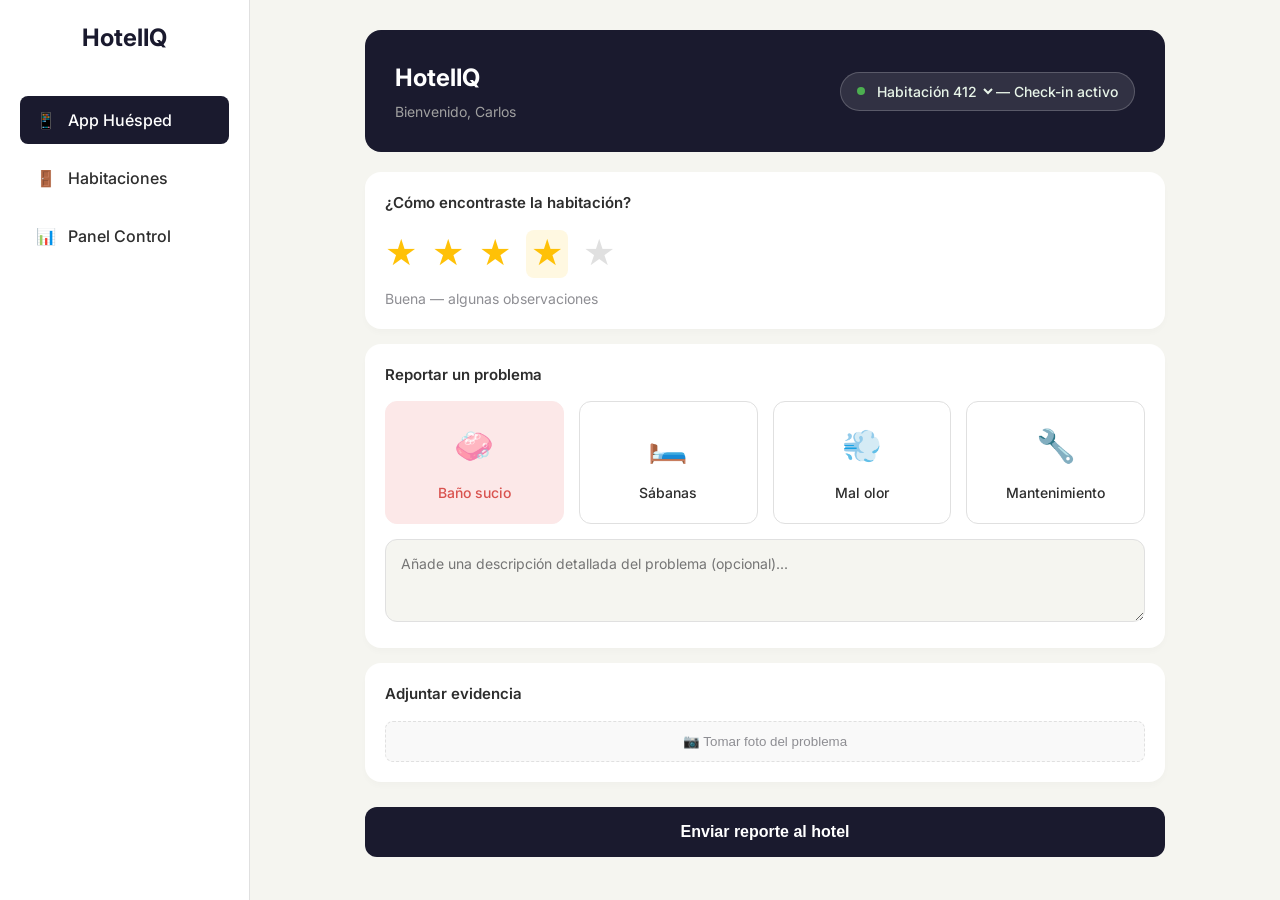
==== guest.html @ 45892926 "Add files via upload" ====
<!DOCTYPE html>
<html lang="es">

<head>
    <meta charset="UTF-8">
    <meta name="viewport" content="width=device-width, initial-scale=1.0">
    <title>HotelIQ - App Huésped</title>
    <link href="https://fonts.googleapis.com/css2?family=Inter:wght@400;500;600;700&display=swap" rel="stylesheet">
    <link rel="stylesheet" href="base.css">
    <link rel="stylesheet" href="layout.css">
    <link rel="stylesheet" href="components.css">
    <link rel="stylesheet" href="guest.css">
</head>

<body>
    <div class="app-container">
        <nav class="sidebar">
            <div class="logo">HotelIQ</div>
            <ul class="nav-links">
                <li class="active"><a href="guest.html"><span class="icon">📱</span><span class="text">App
                            Huésped</span></a></li>
                <li><a href="rooms.html"><span class="icon">🚪</span><span class="text">Habitaciones</span></a></li>
                <li><a href="index.html"><span class="icon">📊</span><span class="text">Panel Control</span></a></li>
            </ul>
        </nav>

        <main class="main-content">
            <div class="guest-dashboard">
                <header class="app-header">
                    <div>
                        <h1>HotelIQ</h1>
                        <p>Bienvenido, Carlos</p>
                    </div>
                    <div class="status-badge green room-selector-badge">
                        <span class="dot"></span>
                        <select id="room-select" class="room-select">
                            <option value="412">Habitación 412</option>
                            <option value="408">Habitación 408</option>
                            <option value="404">Habitación 404</option>
                            <option value="401">Habitación 401</option>
                            <option value="307">Habitación 307</option>
                            <option value="215">Habitación 215</option>
                        </select>
                        <span> — Check-in activo</span>
                    </div>
                </header>
                <div class="card">
                    <h3>¿Cómo encontraste la habitación?</h3>
                    <div class="rating-stars">
                        <span class="star active">★</span>
                        <span class="star active">★</span>
                        <span class="star active">★</span>
                        <span class="star active selected-bg">★</span>
                        <span class="star">★</span>
                    </div>
                    <p class="rating-text">Buena — algunas observaciones</p>
                </div>
                <div class="card">
                    <h3>Reportar un problema</h3>
                    <div class="problem-grid">
                        <div class="problem-item selected" data-color="red">
                            <span class="icon">🧼</span>
                            <span>Baño sucio</span>
                        </div>
                        <div class="problem-item" data-color="blue">
                            <span class="icon">🛏️</span>
                            <span>Sábanas</span>
                        </div>
                        <div class="problem-item" data-color="brown">
                            <span class="icon">💨</span>
                            <span>Mal olor</span>
                        </div>
                        <div class="problem-item" data-color="yellow">
                            <span class="icon">🔧</span>
                            <span>Mantenimiento</span>
                        </div>
                    </div>
                    <textarea class="problem-description"
                        placeholder="Añade una descripción detallada del problema (opcional)..." rows="3"></textarea>
                </div>
                <div class="card">
                    <h3>Adjuntar evidencia</h3>
                    <button class="btn-outline">📷 Tomar foto del problema</button>
                </div>
                <button class="btn-primary" id="btn-send-report">Enviar reporte al hotel</button>
            </div>
        </main>

        <nav class="bottom-nav">
            <a href="guest.html" class="nav-item active"><span class="icon">📱</span><span class="text">App</span></a>
            <a href="rooms.html" class="nav-item"><span class="icon">🚪</span><span class="text">Habitaciones</span></a>
            <a href="index.html" class="nav-item"><span class="icon">📊</span><span class="text">Panel</span></a>
        </nav>

        <div class="toast-container" id="toast-container"></div>
    </div>
    <script src="../JS/script.js"></script>
</body>

</html>
---- base.css ----
:root {
    --bg-color: #F5F5F0;
    --card-bg: #FFFFFF;
    --text-main: #2D2D2D;
    --text-muted: #8E8E93;
    --header-bg: #1A1A2E;
    --primary-color: #1A1A2E;
    --red-bg: #FCE8E8;
    --red-text: #D9534F;
    --green-bg: #E8F5E9;
    --green-text: #4CAF50;
    --yellow-bg: #FFF3E0;
    --yellow-text: #FF9800;
    --blue-bg: #E3F2FD;
    --blue-text: #1E88E5;
    --brown-bg: #EFEBE9;
    --brown-text: #6D4C41;
    --purple-bg: #F3E5F5;
    --purple-text: #9C27B0;
    --border-color: #E0E0E0;
    --nav-bg: #FFFFFF;
}

* {
    box-sizing: border-box;
    margin: 0;
    padding: 0;
}

body {
    font-family: 'Inter', sans-serif;
    background-color: var(--bg-color);
    color: var(--text-main);
    line-height: 1.5;
    -webkit-tap-highlight-color: transparent;
}

.app-container {
    display: flex;
    min-height: 100vh;
}

.main-content {
    flex: 1;
    padding: 30px;
    overflow-y: auto;
    max-height: 100vh;
}

@media (max-width: 768px) {
    .main-content {
        padding: 15px;
        padding-bottom: 80px; 
    }
}
---- layout.css ----
.sidebar {
    width: 250px;
    background-color: var(--nav-bg);
    border-right: 1px solid var(--border-color);
    padding: 20px;
    display: flex;
    flex-direction: column;
}

.sidebar .logo {
    font-size: 24px;
    font-weight: 700;
    color: var(--primary-color);
    margin-bottom: 40px;
    text-align: center;
}

.nav-links {
    list-style: none;
    display: flex;
    flex-direction: column;
    gap: 10px;
}

.nav-links li {
    border-radius: 8px;
    cursor: pointer;
    transition: background 0.3s, color 0.3s;
    font-weight: 500;
}

.nav-links li:hover {
    background-color: #f0f0f0;
}

.nav-links li.active {
    background-color: var(--primary-color);
}

.nav-links li.active a {
    color: white;
}

.nav-links a {
    text-decoration: none;
    color: inherit;
    display: flex;
    align-items: center;
    gap: 12px;
    width: 100%;
    padding: 12px 16px;
    border-radius: 8px;
}

.bottom-nav {
    display: none;
    position: fixed;
    bottom: 0;
    left: 0;
    width: 100%;
    background-color: var(--nav-bg);
    border-top: 1px solid var(--border-color);
    justify-content: space-around;
    padding: 10px 0;
    z-index: 100;
    box-shadow: 0 -2px 10px rgba(0,0,0,0.05);
}

.nav-item {
    text-decoration: none;
    display: flex;
    flex-direction: column;
    align-items: center;
    gap: 4px;
    color: var(--text-muted);
    font-size: 12px;
    font-weight: 500;
    transition: color 0.3s;
}

.nav-item.active {
    color: var(--primary-color);
}

.nav-item .icon {
    font-size: 20px;
}

@media (max-width: 768px) {
    .sidebar {
        display: none;
    }
    .bottom-nav {
        display: flex;
    }
}
---- components.css ----
.card {
    background: var(--card-bg);
    border-radius: 16px;
    padding: 20px;
    margin-bottom: 15px;
    box-shadow: 0 4px 6px rgba(0,0,0,0.02);
}

.card h3 {
    font-size: 15px;
    margin-bottom: 15px;
    font-weight: 600;
}

.badge {
    display: inline-flex;
    align-items: center;
    padding: 4px 10px;
    border-radius: 20px;
    font-size: 12px;
    font-weight: 600;
}

.dot {
    width: 8px;
    height: 8px;
    border-radius: 50%;
    margin-right: 6px;
}

.badge.red { background-color: var(--red-bg); color: var(--red-text); }
.badge.red .dot { background-color: var(--red-text); }
.badge.green { background-color: var(--green-bg); color: var(--green-text); }
.badge.green .dot { background-color: var(--green-text); }
.badge.yellow { background-color: var(--yellow-bg); color: var(--yellow-text); }
.badge.yellow .dot { background-color: var(--yellow-text); }

.btn-outline {
    width: 100%;
    padding: 12px;
    border: 1px dashed var(--border-color);
    background: transparent;
    border-radius: 8px;
    color: var(--text-muted);
    font-weight: 500;
    cursor: pointer;
    display: flex;
    justify-content: center;
    align-items: center;
    gap: 8px;
    background-color: #F9F9F9;
}

.btn-primary {
    width: 100%;
    padding: 16px;
    background-color: var(--primary-color);
    color: white;
    border: none;
    border-radius: 12px;
    font-size: 16px;
    font-weight: 600;
    cursor: pointer;
    margin-top: 10px;
    margin-bottom: 20px;
    transition: transform 0.2s, background 0.3s;
}

.btn-primary:active {
    transform: scale(0.98);
}

.toast-container {
    position: fixed;
    top: 20px;
    right: 20px;
    z-index: 1000;
    display: flex;
    flex-direction: column;
    gap: 10px;
}

.toast {
    background-color: var(--green-bg);
    color: var(--green-text);
    padding: 15px 20px;
    border-radius: 8px;
    box-shadow: 0 4px 12px rgba(0,0,0,0.1);
    font-weight: 500;
    display: flex;
    align-items: center;
    gap: 10px;
    animation: slideUp 0.3s ease forwards;
    border: 1px solid rgba(76, 175, 80, 0.2);
}

.toast.fade-out {
    opacity: 0;
    transform: translateY(-20px);
    transition: opacity 0.4s, transform 0.4s;
}

@keyframes slideUp {
    from { opacity: 0; transform: translateY(100%); }
    to { opacity: 1; transform: translateY(0); }
}

@keyframes pulse {
    0% { transform: scale(1); }
    50% { transform: scale(1.03); }
    100% { transform: scale(1); }
}
---- guest.css ----
.guest-dashboard {
    max-width: 800px;
    margin: 0 auto;
}

.app-header {
    background-color: var(--header-bg);
    padding: 30px;
    color: white;
    border-radius: 16px;
    margin-bottom: 20px;
    display: flex;
    justify-content: space-between;
    align-items: center;
}

.app-header h1 {
    font-size: 24px;
    margin-bottom: 5px;
}

.app-header p {
    color: #A0A0A0;
    font-size: 14px;
}

.status-badge {
    display: inline-flex;
    align-items: center;
    padding: 8px 16px;
    border-radius: 20px;
    font-size: 14px;
    font-weight: 500;
    background-color: rgba(255,255,255,0.1);
    color: #E8F5E9;
    border: 1px solid rgba(255,255,255,0.2);
}

.status-badge .dot {
    background-color: #4CAF50;
    width: 8px;
    height: 8px;
    border-radius: 50%;
    margin-right: 8px;
}

.room-select {
    background-color: transparent;
    color: inherit;
    border: none;
    font-family: inherit;
    font-size: inherit;
    font-weight: inherit;
    outline: none;
    cursor: pointer;
}

.room-select option {
    color: var(--text-main);
    background-color: var(--card-bg);
}

.rating-stars {
    display: flex;
    gap: 15px;
    font-size: 32px;
    color: #E0E0E0;
    margin-bottom: 10px;
}

.star {
    cursor: pointer;
    transition: transform 0.2s;
}

.star.active {
    color: #FFC107;
}

.rating-stars .star.selected-bg {
    background: #FFF8E1;
    border-radius: 8px;
    padding: 0 5px;
}

.rating-text {
    font-size: 14px;
    color: var(--text-muted);
}

.problem-grid {
    display: grid;
    grid-template-columns: repeat(auto-fit, minmax(150px, 1fr));
    gap: 15px;
}

.problem-item {
    border: 1px solid var(--border-color);
    border-radius: 12px;
    padding: 20px;
    text-align: center;
    cursor: pointer;
    transition: all 0.3s;
    display: flex;
    flex-direction: column;
    align-items: center;
    gap: 12px;
    font-size: 14px;
    font-weight: 500;
}

.problem-item .icon {
    font-size: 32px;
}

.problem-item.selected[data-color="red"] {
    background-color: var(--red-bg);
    border-color: var(--red-bg);
    color: var(--red-text);
}

.problem-item.selected[data-color="blue"] {
    background-color: var(--blue-bg);
    border-color: var(--blue-bg);
    color: var(--blue-text);
}

.problem-item.selected[data-color="brown"] {
    background-color: var(--brown-bg);
    border-color: var(--brown-bg);
    color: var(--brown-text);
}

.problem-item.selected[data-color="yellow"] {
    background-color: var(--yellow-bg);
    border-color: var(--yellow-bg);
    color: var(--yellow-text);
}

.problem-description {
    width: 100%;
    margin-top: 15px;
    padding: 15px;
    border: 1px solid var(--border-color);
    border-radius: 12px;
    font-family: inherit;
    font-size: 14px;
    resize: vertical;
    outline: none;
    transition: border-color 0.3s;
    background-color: var(--bg-color);
}

.problem-description:focus {
    border-color: var(--primary-color);
    background-color: var(--card-bg);
}

@media (max-width: 768px) {
    .app-header {
        flex-direction: column;
        align-items: flex-start;
        gap: 15px;
    }
}
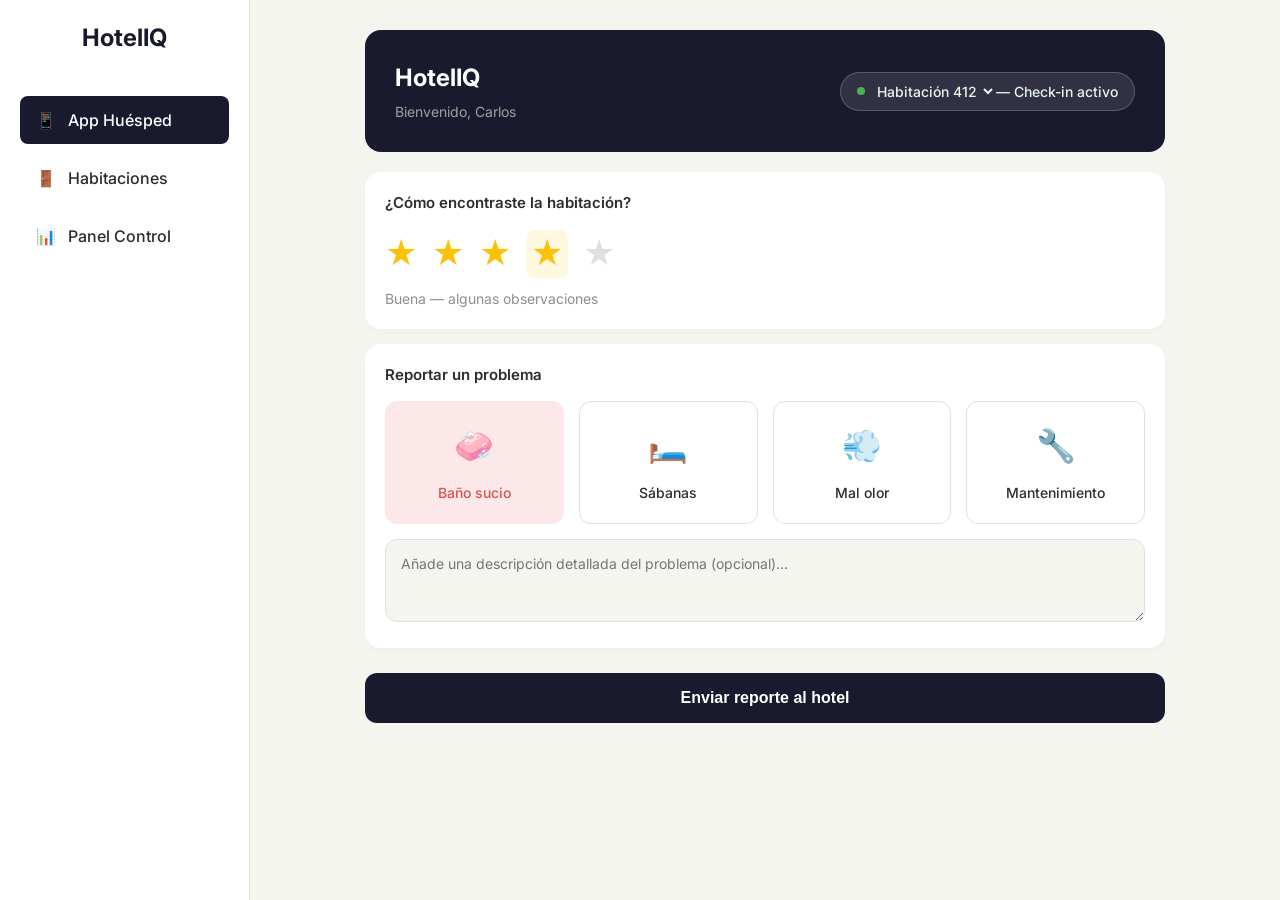
==== commit f64ac458: "Update guest.html" ====
--- a/guest.html
+++ b/guest.html
@@ -78,10 +78,7 @@
                     <textarea class="problem-description"
                         placeholder="Añade una descripción detallada del problema (opcional)..." rows="3"></textarea>
                 </div>
-                <div class="card">
-                    <h3>Adjuntar evidencia</h3>
-                    <button class="btn-outline">📷 Tomar foto del problema</button>
-                </div>
+                
                 <button class="btn-primary" id="btn-send-report">Enviar reporte al hotel</button>
             </div>
         </main>
@@ -94,7 +91,7 @@
 
         <div class="toast-container" id="toast-container"></div>
     </div>
-    <script src="../JS/script.js"></script>
+    <script src="script.js"></script>
 </body>
 
-</html>+</html>
